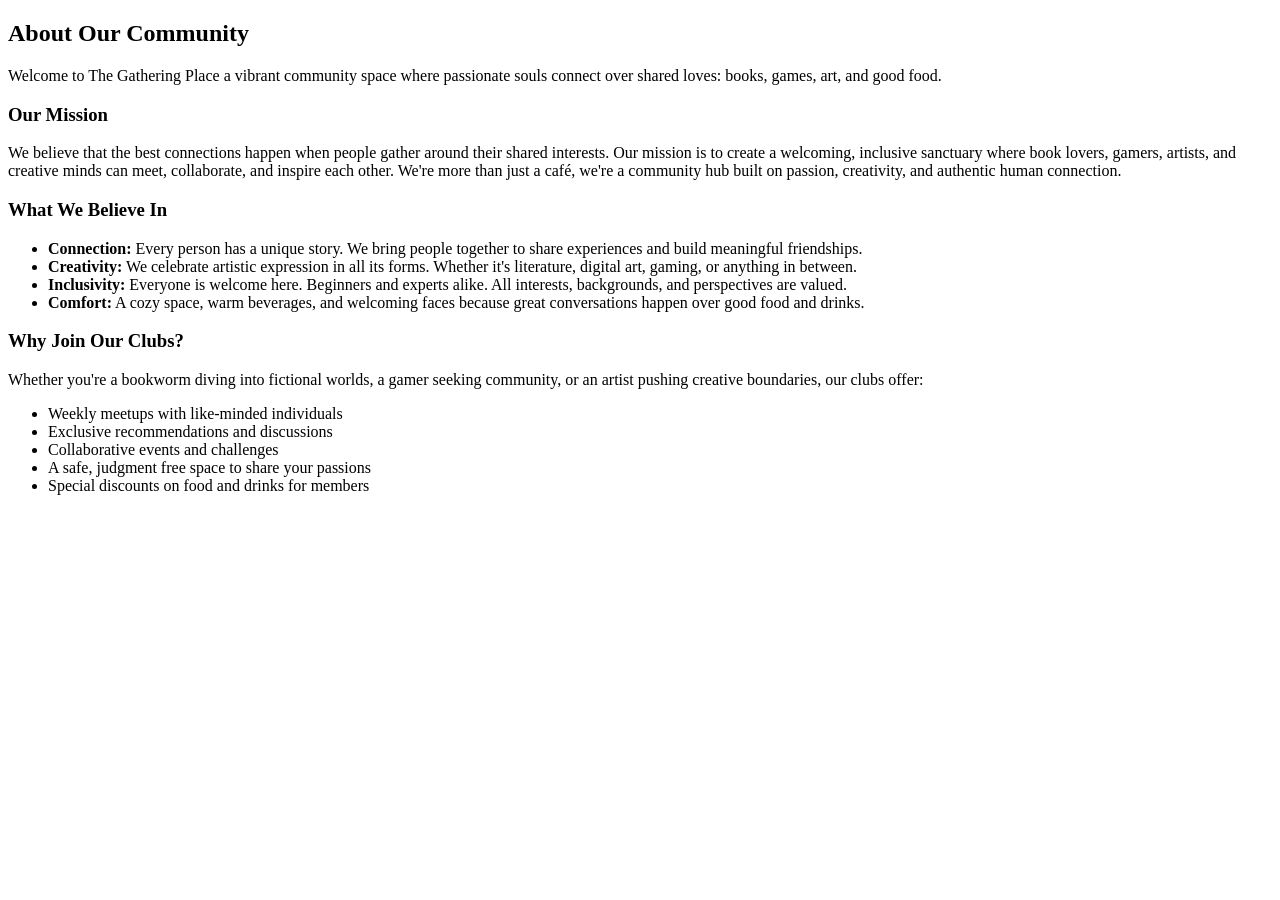
==== html/About.html @ 00056139 "Update and rename about.html to About.html" ====
<!DOCTYPE html>
<html lang="en">
<head>
    <meta charset="UTF-8">
    <meta name="viewport" content="width=device-width, initial-scale=1.0">
    <link rel="stylesheet" href="css/style.css">
    <title>About Us</title>
</head>
<body>
    <!-- ABOUT US SECTION -->
<section id="about" class="about">
    <div class="about-container">
        <h2>About Our Community </h2>
        <div class="about-content">
            <p class="about-intro">
                Welcome to <span class="highlight">The Gathering Place</span> a vibrant community space where passionate souls connect over shared loves: books, games, art, and good food.
            </p>
            
            <div class="about-mission">
                <h3>Our Mission</h3>
                <p>
                    We believe that the best connections happen when people gather around their shared interests. Our mission is to create a welcoming, inclusive sanctuary where book lovers, gamers, artists, and creative minds can meet, collaborate, and inspire each other. We're more than just a café, we're a community hub built on passion, creativity, and authentic human connection.
                </p>
            </div>

            <div class="about-values">
                <h3>What We Believe In</h3>
                <ul class="values-list">
                    <li>
                        <strong>Connection:</strong> Every person has a unique story. We bring people together to share experiences and build meaningful friendships.
                    </li>
                    <li>
                        <strong>Creativity:</strong> We celebrate artistic expression in all its forms. Whether it's literature, digital art, gaming, or anything in between.
                    </li>
                    <li>
                        <strong>Inclusivity:</strong> Everyone is welcome here. Beginners and experts alike. All interests, backgrounds, and perspectives are valued.
                    </li>
                    <li>
                        <strong>Comfort:</strong> A cozy space, warm beverages, and welcoming faces because great conversations happen over good food and drinks.
                    </li>
                </ul>
            </div>

            <div class="about-why">
                <h3>Why Join Our Clubs?</h3>
                <p>
                    Whether you're a bookworm diving into fictional worlds, a gamer seeking community, or an artist pushing creative boundaries, our clubs offer:
                </p>
                <ul class="why-list">
                    <li>Weekly meetups with like-minded individuals</li>
                    <li>Exclusive recommendations and discussions</li>
                    <li>Collaborative events and challenges</li>
                    <li>A safe, judgment free space to share your passions</li>
                    <li>Special discounts on food and drinks for members</li>
                </ul>
            </div>
        </div>
    </div>
</section>
</body>
</html>
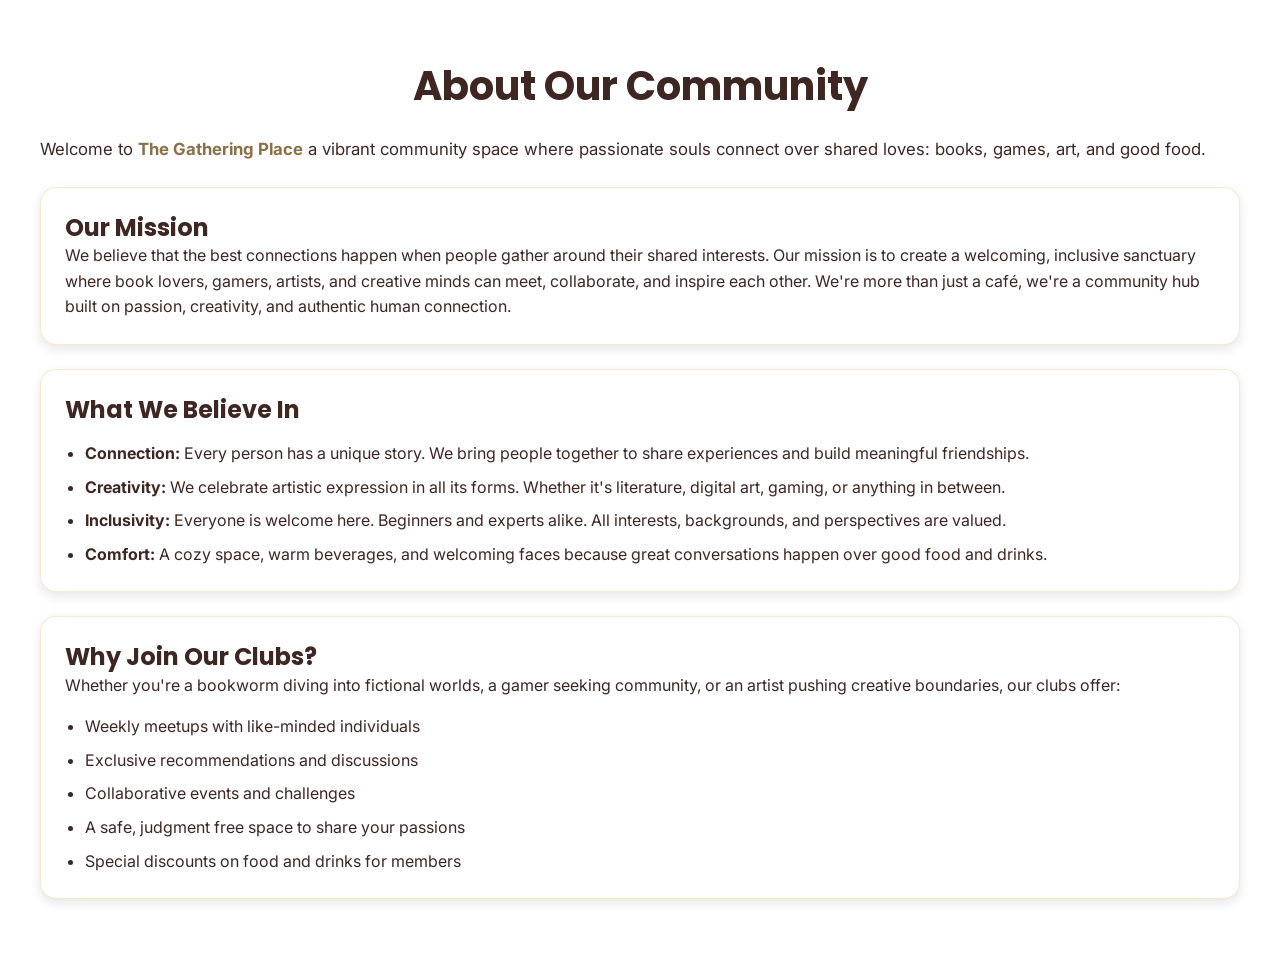
==== commit 52ec8ee6: "Update About.html" ====
--- a/html/About.html
+++ b/html/About.html
@@ -3,7 +3,7 @@
 <head>
     <meta charset="UTF-8">
     <meta name="viewport" content="width=device-width, initial-scale=1.0">
-    <link rel="stylesheet" href="css/style.css">
+    <link rel="stylesheet" href="style.css">
     <title>About Us</title>
 </head>
 <body>
--- a/html/style.css
+++ b/html/style.css
@@ -0,0 +1,817 @@
+@import url('https://fonts.googleapis.com/css2?family=Inter:wght@400;500;600&family=Nunito:wght@700;800&family=Poppins:wght@500;600;700&display=swap');
+
+/* =============================
+   The Gathering Place Theme
+   Edit variables below first.
+   ============================= */
+:root {
+	/* Core palette */
+	--bg-cream: #faf3e0;
+	--text-primary: #3e2723;
+	--accent-gold: #e8b76b;
+	--accent-orange: #e8a76b;
+	--accent-gold-active: #d4a556;
+	--coffee-brown: #8b6f47;
+	--soft-gray: #f5f5f5;
+	--white: #ffffff;
+
+	/* Club accents */
+	--soft-pink: #e8d5d5;
+	--soft-blue: #d4e8f7;
+	--soft-purple: #e8d5f7;
+	--soft-coral: #f7d9d4;
+	--soft-green: #d5f7e8;
+
+	/* Typography */
+	--font-heading: 'Poppins', 'Segoe UI', sans-serif;
+	--font-body: 'Inter', 'Open Sans', sans-serif;
+	--font-display: 'Nunito', 'Trebuchet MS', sans-serif;
+
+	/* Spacing scale */
+	--space-xs: 8px;
+	--space-sm: 16px;
+	--space-md: 24px;
+	--space-lg: 32px;
+	--space-xl: 48px;
+	--space-xxl: 64px;
+
+	/* Reusable tokens */
+	--radius-sm: 8px;
+	--radius-md: 16px;
+	--radius-pill: 999px;
+	--shadow-soft: 0 4px 12px rgba(0, 0, 0, 0.1);
+	--shadow-hover: 0 8px 20px rgba(0, 0, 0, 0.15);
+	--focus-ring: 0 0 0 3px rgba(232, 167, 107, 0.35);
+	--transition: all 0.3s ease-in-out;
+	--container: min(1200px, calc(100% - 40px));
+}
+
+* {
+	box-sizing: border-box;
+	margin: 0;
+	padding: 0;
+}
+
+html,
+body {
+	overflow-x: hidden;
+}
+
+body {
+	font-family: var(--font-body);
+	font-size: 1rem;
+	line-height: 1.6;
+	color: var(--text-primary);
+	/* background:
+		radial-gradient(circle at top right, rgba(255, 255, 255, 0.18), transparent 45%),
+		radial-gradient(circle at 10% 85%, rgba(255, 255, 255, 0.32), transparent 40%),
+		var(--bg-cream); */
+}
+
+h1,
+h2,
+h3,
+h4 {
+	font-family: var(--font-heading);
+	line-height: 1.3;
+	color: var(--text-primary);
+}
+
+h1 {
+	font-family: var(--font-display);
+	font-size: 2rem;
+}
+
+h2 {
+	font-size: 1.8rem;
+}
+
+h3 {
+	font-size: 1.2rem;
+}
+
+h4 {
+	font-size: 1.1rem;
+}
+
+p,
+li,
+label,
+input,
+textarea,
+select,
+button {
+	font-family: var(--font-body);
+}
+
+img {
+	max-width: 100%;
+	height: auto;
+}
+
+a {
+	color: inherit;
+	text-decoration: none;
+	transition: var(--transition);
+}
+
+section {
+	padding: 40px 0;
+}
+
+.about-container,
+.clubs-container,
+.contact-container,
+.footer-container,
+.menu,
+.content {
+	width: var(--container);
+	margin-inline: auto;
+}
+
+.about h2,
+.clubs h2,
+.contact h2,
+.menu h2 {
+	text-align: center;
+	margin-bottom: var(--space-md);
+}
+
+/* =============================
+   Shared interactive elements
+   ============================= */
+button,
+.cta-button,
+.join-btn,
+.suggest-btn,
+.submit-btn,
+.hero-section button {
+	background: var(--accent-gold);
+	color: #2f1f1b;
+	border: none;
+	border-radius: var(--radius-pill);
+	padding: 12px 32px;
+	min-height: 48px;
+	cursor: pointer;
+	font-weight: 600;
+	transition: var(--transition);
+	box-shadow: 0 4px 10px rgba(139, 111, 71, 0.22);
+}
+
+button:hover,
+.cta-button:hover,
+.join-btn:hover,
+.suggest-btn:hover,
+.submit-btn:hover,
+.hero-section button:hover {
+	background: var(--accent-orange);
+	transform: scale(1.05);
+	box-shadow: var(--shadow-hover);
+}
+
+button:focus-visible,
+a:focus-visible,
+input:focus-visible,
+textarea:focus-visible,
+select:focus-visible {
+	outline: none;
+	box-shadow: var(--focus-ring);
+}
+
+/* =============================
+   Navigation
+   ============================= */
+.navbar {
+	background: linear-gradient(135deg, var(--coffee-brown), #6f5637);
+	position: sticky;
+	top: 0;
+	z-index: 999;
+	min-height: 74px;
+	box-shadow: 0 2px 14px rgba(62, 39, 35, 0.25);
+}
+
+.nav-container {
+	width: var(--container);
+	margin-inline: auto;
+	min-height: 74px;
+	display: flex;
+	align-items: center;
+	justify-content: space-between;
+	gap: var(--space-sm);
+}
+
+.logo {
+	font-family: var(--font-display);
+	font-weight: 800;
+	color: #fff8eb;
+	display: inline-flex;
+	align-items: center;
+	gap: var(--space-xs);
+}
+
+.logo::before {
+	content: '\2615';
+	font-size: 1.2rem;
+}
+
+.logo h1 {
+	color: #fff8eb;
+	font-size: 1.05rem;
+}
+
+.logo-icon {
+	display: inline-grid;
+	place-items: center;
+	width: 30px;
+	height: 30px;
+	border-radius: 50%;
+	background: rgba(255, 255, 255, 0.18);
+	color: #fff8eb;
+}
+
+.nav-menu,
+.menu-links {
+	list-style: none;
+	display: flex;
+	align-items: center;
+	gap: var(--space-md);
+}
+
+.nav-menu a,
+.menu-links a,
+.nav-link {
+	color: #fff8eb;
+	font-size: 1rem;
+	position: relative;
+}
+
+.nav-menu a:hover,
+.menu-links a:hover,
+.nav-link:hover {
+	color: var(--accent-gold);
+}
+
+.nav-menu a::after,
+.menu-links a::after,
+.nav-link::after {
+	content: '';
+	position: absolute;
+	left: 0;
+	bottom: -4px;
+	width: 100%;
+	height: 2px;
+	background: var(--accent-gold);
+	transform: scaleX(0);
+	transform-origin: left;
+	transition: var(--transition);
+}
+
+.nav-menu a:hover::after,
+.menu-links a:hover::after,
+.nav-link:hover::after {
+	transform: scaleX(1);
+}
+
+.hamburger,
+#hamburger-btn,
+#close-menu-btn {
+	display: none;
+	color: #fff8eb;
+	background: transparent;
+	border: 0;
+	cursor: pointer;
+}
+
+.hamburger span {
+	display: block;
+	width: 24px;
+	height: 2px;
+	margin: 4px 0;
+	background: #fff8eb;
+}
+
+/* =============================
+   Hero
+   ============================= */
+.hero,
+.hero-section {
+	min-height: 80vh;
+	display: grid;
+	place-items: center;
+	text-align: center;
+	position: relative;
+	background: #ffffff;
+}
+
+.hero-section {
+	background:
+		linear-gradient(145deg, rgba(245, 245, 245, 0.92), rgba(247, 217, 212, 0.75)),
+		radial-gradient(circle at 20% 30%, rgba(255, 255, 255, 0.45), transparent 35%);
+}
+
+.hero .hero-overlay {
+	display: none;
+}
+
+.hero-overlay {
+	position: absolute;
+	inset: 0;
+	/* background-image:
+		linear-gradient(rgba(255, 255, 255, 0.16) 1px, transparent 1px),
+		linear-gradient(90deg, rgba(255, 255, 255, 0.16) 1px, transparent 1px); */
+	background-size: 28px 28px;
+	pointer-events: none;
+}
+
+.hero-content,
+.hero-section .content {
+	width: min(760px, calc(100% - 40px));
+	position: relative;
+	z-index: 1;
+	/* animation: fade-up 0.8s ease both; */
+}
+
+.hero-title,
+.hero-section h2 {
+	font-size: 2rem;
+	margin-bottom: var(--space-sm);
+}
+
+.hero-subtitle,
+.hero-section p {
+	color: rgba(62, 39, 35, 0.85);
+	margin-bottom: var(--space-md);
+}
+
+/* =============================
+   About
+   ============================= */
+.about {
+	background: rgba(255, 255, 255, 0.5);
+}
+
+.about-content {
+	display: grid;
+	gap: var(--space-md);
+}
+
+.about-intro {
+	font-size: 1.05rem;
+}
+
+.highlight {
+	color: var(--coffee-brown);
+	font-weight: 700;
+}
+
+.about-mission,
+.about-values,
+.about-why {
+	background: var(--white);
+	border-radius: var(--radius-md);
+	padding: var(--space-md);
+	box-shadow: var(--shadow-soft);
+	border: 1px solid rgba(232, 183, 107, 0.32);
+}
+
+.values-list,
+.why-list {
+	margin-top: var(--space-sm);
+	padding-left: 20px;
+	display: grid;
+	gap: var(--space-xs);
+}
+
+/* =============================
+   Clubs
+   ============================= */
+.clubs {
+	background: linear-gradient(180deg, rgba(245, 245, 245, 0.75), rgba(250, 243, 224, 0.85));
+}
+
+.clubs-intro {
+	width: min(780px, 100%);
+	text-align: center;
+	margin: 0 auto var(--space-lg);
+}
+
+.clubs-grid {
+	display: grid;
+	grid-template-columns: 1fr;
+	gap: var(--space-md);
+}
+
+.club-card {
+	background: var(--white);
+	border-radius: var(--radius-md);
+	box-shadow: var(--shadow-soft);
+	padding: var(--space-md);
+	border-top: 6px solid var(--soft-pink);
+	transition: var(--transition);
+	animation: fade-up 0.6s ease both;
+}
+
+.book-club {
+	border-top-color: var(--soft-blue);
+}
+
+.gaming-club {
+	border-top-color: var(--soft-purple);
+}
+
+.art-club {
+	border-top-color: var(--soft-coral);
+}
+
+.conversation-club {
+	border-top-color: var(--soft-green);
+}
+
+.baking-club {
+	border-top-color: #f7e6b9;
+}
+
+.journal-club {
+	border-top-color: #f3c9d5;
+}
+
+.club-card:hover {
+	transform: scale(1.03);
+	box-shadow: var(--shadow-hover);
+	background: #fffcf8;
+}
+
+.club-header {
+	display: flex;
+	align-items: center;
+	gap: var(--space-sm);
+	margin-bottom: var(--space-sm);
+}
+
+.club-icon {
+	width: 56px;
+	height: 56px;
+	display: grid;
+	place-items: center;
+	border-radius: 50%;
+	background: var(--bg-cream);
+	font-size: 2rem;
+}
+
+.club-description {
+	color: rgba(62, 39, 35, 0.8);
+}
+
+.club-details {
+	margin: var(--space-sm) 0;
+	background: var(--soft-gray);
+	border-radius: var(--radius-sm);
+	padding: 12px;
+	font-size: 0.9rem;
+	display: grid;
+	gap: var(--space-xs);
+}
+
+.detail-item {
+	display: flex;
+	justify-content: space-between;
+	gap: var(--space-sm);
+}
+
+.detail-label {
+	font-weight: 600;
+}
+
+.club-experience h4 {
+	margin-bottom: var(--space-xs);
+}
+
+.club-experience ul {
+	padding-left: 20px;
+	font-size: 0.95rem;
+	display: grid;
+	gap: 6px;
+}
+
+.join-btn {
+	margin-top: var(--space-sm);
+	width: 100%;
+}
+
+.clubs-cta {
+	text-align: center;
+	margin-top: var(--space-lg);
+	padding: var(--space-md);
+	border: 2px dashed rgba(139, 111, 71, 0.35);
+	border-radius: var(--radius-md);
+	background: rgba(255, 255, 255, 0.7);
+}
+
+.clubs-cta p {
+	margin-bottom: var(--space-sm);
+}
+
+/* =============================
+   Contact
+   ============================= */
+.contact {
+	background: rgba(255, 255, 255, 0.65);
+}
+
+.contact-content {
+	display: grid;
+	gap: var(--space-lg);
+}
+
+.contact-intro {
+	text-align: center;
+}
+
+.contact-methods {
+	display: grid;
+	grid-template-columns: 1fr;
+	gap: var(--space-md);
+}
+
+.contact-card {
+	background: var(--white);
+	border: 1px solid rgba(232, 183, 107, 0.4);
+	border-radius: var(--radius-md);
+	padding: var(--space-md);
+	box-shadow: var(--shadow-soft);
+	transition: var(--transition);
+}
+
+.contact-card:hover {
+	transform: translateY(-4px);
+	box-shadow: var(--shadow-hover);
+}
+
+.contact-card h3 {
+	margin-bottom: var(--space-xs);
+}
+
+.contact-note {
+	margin-top: 6px;
+	font-size: 0.9rem;
+	color: rgba(62, 39, 35, 0.72);
+}
+
+.contact-form-section {
+	background: var(--soft-gray);
+	border-radius: var(--radius-md);
+	padding: var(--space-md);
+	border: 1px solid rgba(232, 183, 107, 0.3);
+}
+
+.contact-form {
+	display: grid;
+	gap: var(--space-sm);
+}
+
+.form-group {
+	display: grid;
+	gap: 6px;
+}
+
+label {
+	color: var(--text-primary);
+	font-weight: 600;
+	font-size: 0.95rem;
+}
+
+input,
+textarea,
+select {
+	width: 100%;
+	border: 2px solid var(--accent-gold);
+	border-radius: var(--radius-sm);
+	padding: 12px 16px;
+	background: var(--white);
+	font-size: 1rem;
+	color: var(--text-primary);
+	transition: var(--transition);
+}
+
+input:focus,
+textarea:focus,
+select:focus {
+	border-color: var(--accent-orange);
+}
+
+textarea {
+	min-height: 120px;
+	resize: vertical;
+}
+
+.submit-btn {
+	width: fit-content;
+}
+
+/* =============================
+   Menu page
+   ============================= */
+.menu {
+	width: var(--container);
+	margin: 0 auto;
+}
+
+.menu-category {
+	margin-bottom: var(--space-xl);
+}
+
+.menu-category > h3 {
+	margin-bottom: var(--space-sm);
+	color: var(--coffee-brown);
+	padding-left: var(--space-xs);
+	border-left: 4px solid var(--accent-gold);
+}
+
+.menu-items {
+	display: grid;
+	grid-template-columns: 1fr;
+	gap: var(--space-sm);
+}
+
+.menu-item {
+	background: var(--white);
+	border: 1px solid rgba(212, 165, 86, 0.38);
+	border-radius: var(--radius-md);
+	padding: var(--space-md);
+	box-shadow: var(--shadow-soft);
+	transition: var(--transition);
+}
+
+.menu-item:hover {
+	transform: translateY(-3px);
+	box-shadow: var(--shadow-hover);
+}
+
+.menu-item h4 {
+	margin-bottom: 6px;
+}
+
+.price {
+	display: inline-block;
+	margin-top: 10px;
+	font-weight: 700;
+	color: var(--coffee-brown);
+	background: rgba(232, 183, 107, 0.22);
+	border-radius: var(--radius-pill);
+	padding: 4px 12px;
+}
+
+/* =============================
+   Footer
+   ============================= */
+.footer {
+	background: linear-gradient(160deg, #3e2723, #5a3d2f);
+	color: #faf3e0;
+	padding: 40px 0;
+}
+
+.footer-container {
+	width: var(--container);
+	margin-inline: auto;
+	display: grid;
+	gap: var(--space-md);
+}
+
+.footer-links,
+.footer-social {
+	display: flex;
+	flex-wrap: wrap;
+	gap: var(--space-sm);
+}
+
+.footer a {
+	color: #faf3e0;
+}
+
+.footer a:hover {
+	color: var(--accent-gold);
+}
+
+.footer-bottom {
+	opacity: 0.9;
+	font-size: 0.9rem;
+}
+
+/* =============================
+   bwd.html specific mobile menu
+   ============================= */
+header.show-mobile-menu .menu-links {
+	right: 0;
+}
+
+/* =============================
+   Responsive breakpoints
+   ============================= */
+@media (min-width: 768px) {
+	section {
+		padding: 60px 0;
+	}
+
+	h2 {
+		font-size: 2.5rem;
+	}
+
+	h3 {
+		font-size: 1.5rem;
+	}
+
+	.hero-title,
+	.hero-section h2 {
+		font-size: 3rem;
+	}
+
+	.contact-methods {
+		grid-template-columns: repeat(2, minmax(0, 1fr));
+	}
+
+	.clubs-grid {
+		grid-template-columns: repeat(2, minmax(0, 1fr));
+	}
+
+	.menu-items {
+		grid-template-columns: repeat(2, minmax(0, 1fr));
+	}
+
+	.footer-container {
+		grid-template-columns: repeat(3, minmax(0, 1fr));
+		align-items: start;
+	}
+
+	.footer-bottom {
+		grid-column: 1 / -1;
+	}
+}
+
+@media (min-width: 1200px) {
+	h1 {
+		font-size: 3.5rem;
+	}
+
+	.hero-title,
+	.hero-section h2 {
+		font-size: 3.5rem;
+	}
+
+	.clubs-grid {
+		grid-template-columns: repeat(3, minmax(0, 1fr));
+	}
+
+	.contact-methods {
+		grid-template-columns: repeat(4, minmax(0, 1fr));
+	}
+
+	.menu-items {
+		grid-template-columns: repeat(3, minmax(0, 1fr));
+	}
+}
+
+@media (max-width: 767px) {
+	.nav-menu {
+		display: none;
+	}
+
+	.hamburger,
+	#hamburger-btn,
+	#close-menu-btn {
+		display: block;
+	}
+
+	.menu-links {
+		position: fixed;
+		top: 0;
+		right: -100%;
+		width: 260px;
+		height: 100vh;
+		padding: 84px var(--space-md) var(--space-md);
+		background: #533b26;
+		flex-direction: column;
+		align-items: flex-start;
+		gap: var(--space-sm);
+		transition: var(--transition);
+		z-index: 1100;
+	}
+
+	#close-menu-btn {
+		position: absolute;
+		top: var(--space-sm);
+		right: var(--space-sm);
+		font-size: 1.6rem;
+	}
+}
+
+@keyframes fade-up {
+	from {
+		opacity: 0;
+		transform: translateY(16px);
+	}
+
+	to {
+		opacity: 1;
+		transform: translateY(0);
+	}
+}
